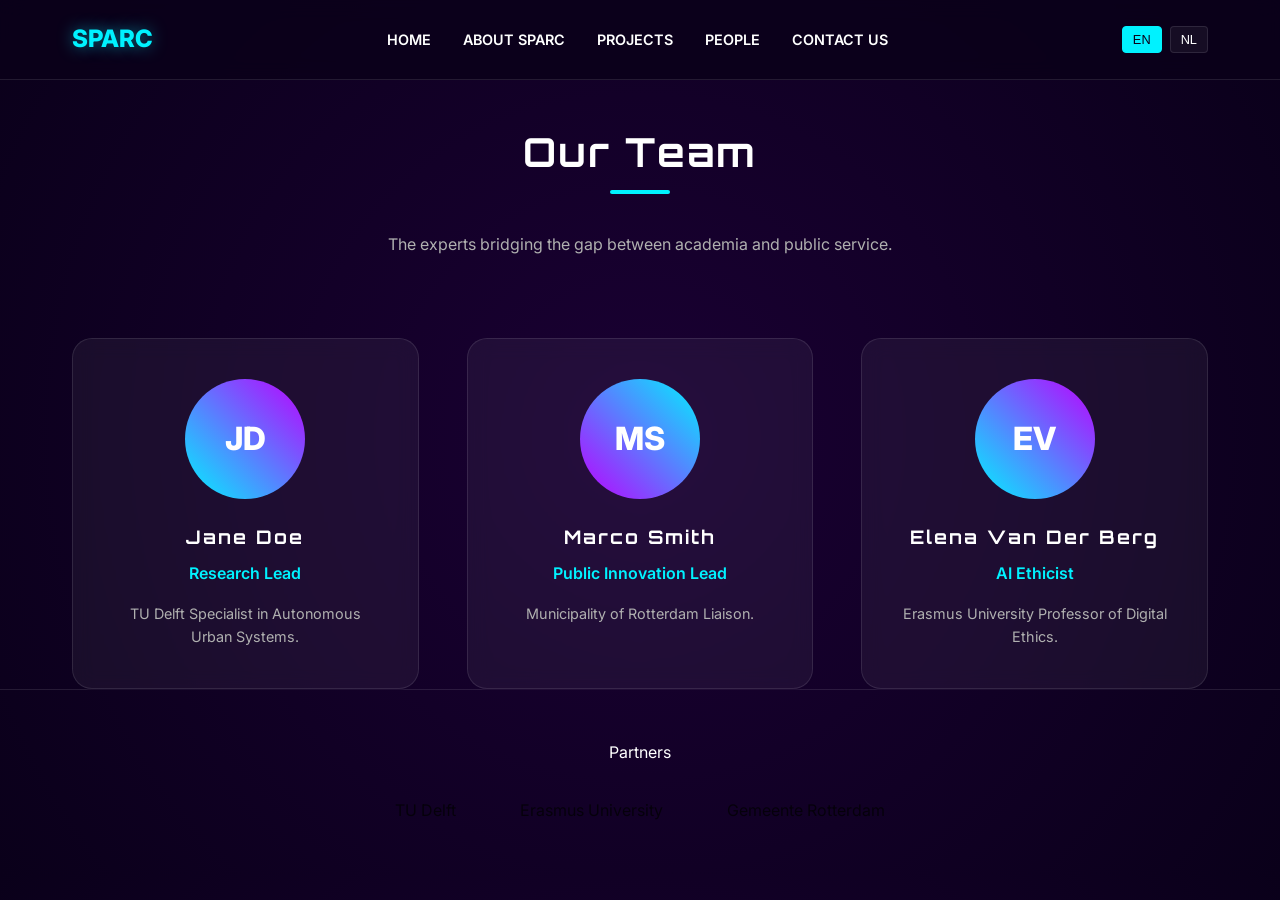
==== people.html @ aa4c8516 "Initial version" ====
<!DOCTYPE html>
<html lang="en">

<head>
    <meta charset="UTF-8">
    <meta name="viewport" content="width=device-width, initial-scale=1.0">
    <title>People | SPARC</title>
    <link rel="stylesheet" href="style.css">
</head>

<body>
    <nav>
        <div class="container">
            <a href="index.html" class="logo">SPARC</a>
            <ul class="nav-links">
                <li><a href="index.html" data-key="nav_home">Home</a></li>
                <li><a href="index.html#about" data-key="nav_about">About SPARC</a></li>
                <li><a href="projects.html" data-key="nav_projects">Projects</a></li>
                <li><a href="people.html" data-key="nav_people">People</a></li>
                <li><a href="index.html#contact" data-key="nav_contact">Contact Us</a></li>
            </ul>
            <div class="lang-switch">
                <button class="lang-btn active" data-lang="en" onclick="switchLang('en')">EN</button>
                <button class="lang-btn" data-lang="nl" onclick="switchLang('nl')">NL</button>
            </div>
        </div>
    </nav>

    <main style="padding-top: 120px;">
        <section class="container">
            <h2 class="section-title" data-key="people_title">Our Team</h2>
            <p style="text-align: center; color: var(--text-gray); margin-bottom: 3rem;">The experts bridging the gap
                between academia and public service.</p>

            <div style="display: grid; grid-template-columns: repeat(auto-fit, minmax(280px, 1fr)); gap: 3rem;">
                <!-- Team Members -->
                <div class="glass-card" style="text-align: center; padding: 2.5rem;">
                    <div
                        style="width: 120px; height: 120px; background: linear-gradient(45deg, var(--primary-cyan), var(--primary-purple)); border-radius: 50%; margin: 0 auto 1.5rem; display: flex; align-items: center; justify-content: center; font-size: 2rem; font-weight: 800;">
                        JD</div>
                    <h3 style="margin-bottom: 0.5rem;">Jane Doe</h3>
                    <p style="color: var(--primary-cyan); font-weight: 600; margin-bottom: 1rem;">Research Lead</p>
                    <p style="font-size: 0.9rem; color: var(--text-gray);">TU Delft Specialist in Autonomous Urban
                        Systems.</p>
                </div>

                <div class="glass-card" style="text-align: center; padding: 2.5rem;">
                    <div
                        style="width: 120px; height: 120px; background: linear-gradient(45deg, var(--primary-purple), var(--primary-cyan)); border-radius: 50%; margin: 0 auto 1.5rem; display: flex; align-items: center; justify-content: center; font-size: 2rem; font-weight: 800;">
                        MS</div>
                    <h3 style="margin-bottom: 0.5rem;">Marco Smith</h3>
                    <p style="color: var(--primary-cyan); font-weight: 600; margin-bottom: 1rem;">Public Innovation Lead
                    </p>
                    <p style="font-size: 0.9rem; color: var(--text-gray);">Municipality of Rotterdam Liaison.</p>
                </div>

                <div class="glass-card" style="text-align: center; padding: 2.5rem;">
                    <div
                        style="width: 120px; height: 120px; background: linear-gradient(45deg, var(--primary-cyan), var(--primary-purple)); border-radius: 50%; margin: 0 auto 1.5rem; display: flex; align-items: center; justify-content: center; font-size: 2rem; font-weight: 800;">
                        EV</div>
                    <h3 style="margin-bottom: 0.5rem;">Elena Van Der Berg</h3>
                    <p style="color: var(--primary-cyan); font-weight: 600; margin-bottom: 1rem;">AI Ethicist</p>
                    <p style="font-size: 0.9rem; color: var(--text-gray);">Erasmus University Professor of Digital
                        Ethics.</p>
                </div>
            </div>
        </section>
    </main>

    <footer>
        <div class="container text-center">
            <p data-key="footer_partners">Partners</p>
            <div class="partner-logos">
                <span>TU Delft</span>
                <span>Erasmus University</span>
                <span>Gemeente Rotterdam</span>
            </div>
        </div>
    </footer>

    <script src="script.js"></script>
</body>

</html>
---- style.css ----
@import url('https://fonts.googleapis.com/css2?family=Inter:wght@300;400;600;800&family=Orbitron:wght@400;700&display=swap');

:root {
    --primary-cyan: #00f2ff;
    --primary-purple: #bc00ff;
    --bg-dark: #0a001a;
    --bg-darker: #05000d;
    --text-white: #ffffff;
    --text-gray: #b0b0b0;
    --glass-bg: rgba(255, 255, 255, 0.05);
    --glass-border: rgba(255, 255, 255, 0.1);
    --glow-cyan: 0 0 15px rgba(0, 242, 255, 0.5);
    --glow-purple: 0 0 15px rgba(188, 0, 255, 0.5);
    --transition: all 0.3s cubic-bezier(0.4, 0, 0.2, 1);
}

* {
    margin: 0;
    padding: 0;
    box-sizing: border-box;
}

body {
    font-family: 'Inter', sans-serif;
    background-color: var(--bg-dark);
    color: var(--text-white);
    line-height: 1.6;
    overflow-x: hidden;
    background: radial-gradient(circle at 50% 50%, #1a0033 0%, var(--bg-dark) 100%);
}

h1,
h2,
h3 {
    font-family: 'Orbitron', sans-serif;
    letter-spacing: 2px;
}

/* --- Layout --- */
.container {
    max-width: 1200px;
    margin: 0 auto;
    padding: 0 2rem;
}

section {
    padding: 100px 0;
}

/* --- Navigation --- */
nav {
    position: fixed;
    top: 0;
    width: 100%;
    z-index: 1000;
    background: rgba(10, 0, 26, 0.8);
    backdrop-filter: blur(10px);
    border-bottom: 1px solid var(--glass-border);
    height: 80px;
    display: flex;
    align-items: center;
}

nav .container {
    display: flex;
    justify-content: space-between;
    align-items: center;
    width: 100%;
}

.logo {
    font-size: 1.5rem;
    font-weight: 800;
    color: var(--primary-cyan);
    text-decoration: none;
    text-shadow: var(--glow-cyan);
}

.nav-links {
    display: flex;
    gap: 2rem;
    list-style: none;
}

.nav-links a {
    text-decoration: none;
    color: var(--text-white);
    font-size: 0.9rem;
    font-weight: 600;
    text-transform: uppercase;
    transition: var(--transition);
}

.nav-links a:hover {
    color: var(--primary-cyan);
    text-shadow: var(--glow-cyan);
}

.lang-switch {
    display: flex;
    gap: 0.5rem;
}

.lang-btn {
    background: var(--glass-bg);
    border: 1px solid var(--glass-border);
    color: var(--text-white);
    padding: 5px 10px;
    cursor: pointer;
    border-radius: 4px;
    font-size: 0.8rem;
    transition: var(--transition);
}

.lang-btn.active {
    background: var(--primary-cyan);
    color: var(--bg-dark);
    border-color: var(--primary-cyan);
}

/* --- Hero --- */
.hero {
    height: 100vh;
    display: flex;
    align-items: center;
    justify-content: center;
    text-align: center;
    position: relative;
    overflow: hidden;
}

.hero-bg {
    position: absolute;
    top: 0;
    left: 0;
    width: 100%;
    height: 100%;
    background: url('/Users/fgarridovalenz/.gemini/antigravity/brain/bed63259-4821-4f34-b5d7-c8e32b743fea/rotterdam_cyber_skyline_1770727489225.png') no-repeat center center/cover;
    opacity: 0.2;
    z-index: -1;
}

.hero-content h1 {
    font-size: 6rem;
    margin-bottom: 1rem;
    background: linear-gradient(90deg, var(--primary-cyan), var(--primary-purple));
    -webkit-background-clip: text;
    background-clip: text;
    -webkit-text-fill-color: transparent;
    filter: drop-shadow(0 0 30px rgba(0, 242, 255, 0.3));
}

.hero-content p {
    font-size: 1.25rem;
    color: var(--text-gray);
    max-width: 600px;
    margin: 0 auto;
}

/* --- Cards / Glassmorphism --- */
.glass-card {
    background: var(--glass-bg);
    border: 1px solid var(--glass-border);
    backdrop-filter: blur(10px);
    border-radius: 20px;
    padding: 3rem;
    margin-top: 2rem;
    transition: var(--transition);
}

.glass-card:hover {
    border-color: var(--primary-cyan);
    box-shadow: 0 0 30px rgba(0, 242, 255, 0.1);
}

.section-title {
    font-size: 2.5rem;
    margin-bottom: 3rem;
    text-align: center;
    position: relative;
}

.section-title::after {
    content: '';
    position: absolute;
    bottom: -10px;
    left: 50%;
    transform: translateX(-50%);
    width: 60px;
    height: 4px;
    background: var(--primary-cyan);
    border-radius: 2px;
}

/* --- Footer --- */
footer {
    padding: 50px 0;
    border-top: 1px solid var(--glass-border);
    text-align: center;
}

.partner-logos {
    display: flex;
    justify-content: center;
    gap: 4rem;
    margin-top: 2rem;
    opacity: 0.7;
    filter: grayscale(1) invert(1);
}

.partner-logos img {
    height: 40px;
}

/* --- Responsive --- */
@media (max-width: 768px) {
    .nav-links {
        display: none;
    }

    .hero-content h1 {
        font-size: 3rem;
    }
}
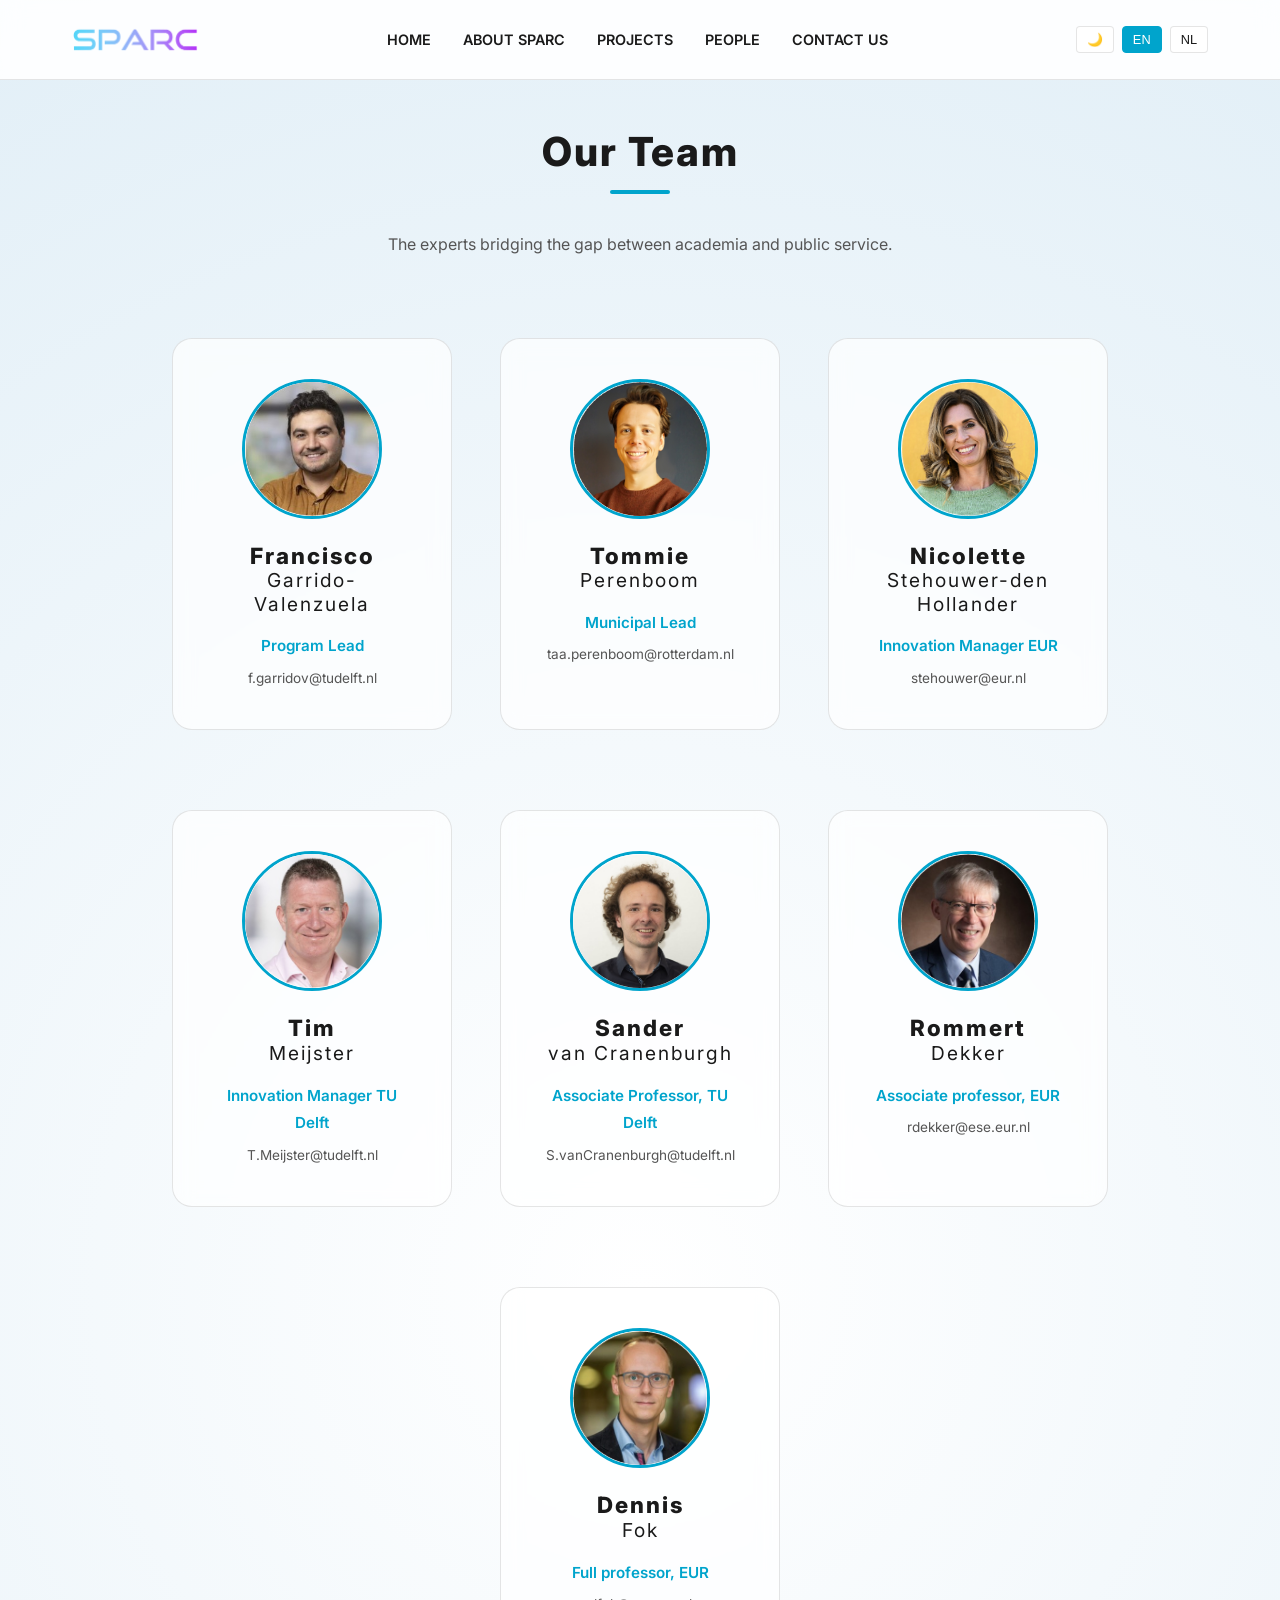
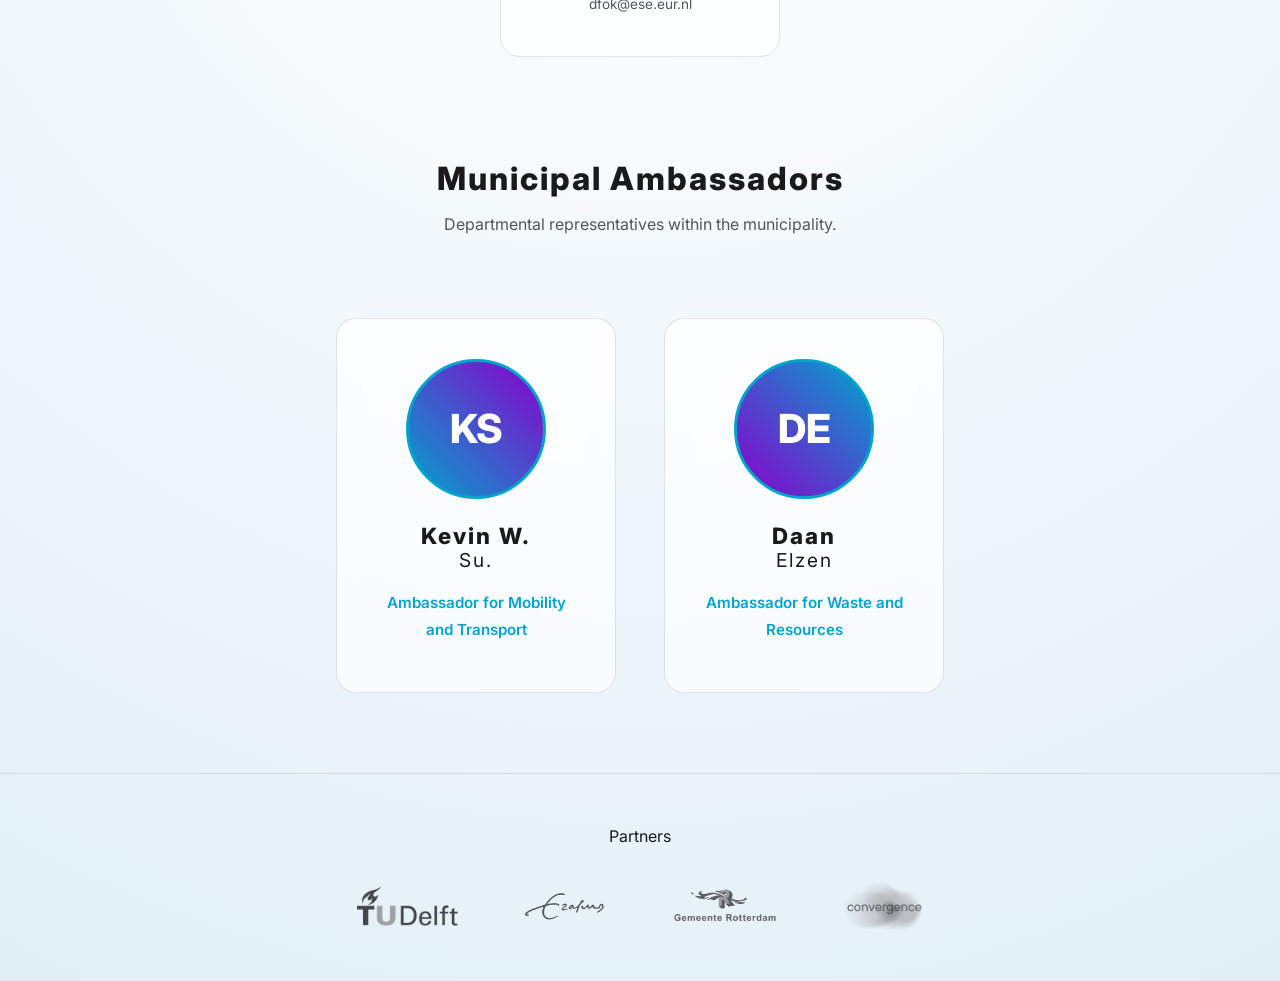
==== commit bb477150: "Major redesign: new branding, people page, data-driven projects, bilingual support - New SPARC logo " ====
--- a/people.html
+++ b/people.html
@@ -11,7 +11,7 @@
 <body>
     <nav>
         <div class="container">
-            <a href="index.html" class="logo">SPARC</a>
+            <a href="index.html" class="logo"><img src="source/logos/sparc-logo.png" alt="SPARC"></a>
             <ul class="nav-links">
                 <li><a href="index.html" data-key="nav_home">Home</a></li>
                 <li><a href="index.html#about" data-key="nav_about">About SPARC</a></li>
@@ -20,50 +20,90 @@
                 <li><a href="index.html#contact" data-key="nav_contact">Contact Us</a></li>
             </ul>
             <div class="lang-switch">
+                <button id="theme-toggle" aria-label="Toggle Theme">🌙</button>
                 <button class="lang-btn active" data-lang="en" onclick="switchLang('en')">EN</button>
                 <button class="lang-btn" data-lang="nl" onclick="switchLang('nl')">NL</button>
             </div>
         </div>
     </nav>
 
-    <main style="padding-top: 120px;">
+    <main style="padding-top: 120px; padding-bottom: 80px;">
         <section class="container">
             <h2 class="section-title" data-key="people_title">Our Team</h2>
-            <p style="text-align: center; color: var(--text-gray); margin-bottom: 3rem;">The experts bridging the gap
-                between academia and public service.</p>
+            <p style="text-align: center; color: var(--text-gray); margin-bottom: 3rem;" data-key="people_subtitle">The experts bridging the gap between academia and public service.</p>
 
-            <div style="display: grid; grid-template-columns: repeat(auto-fit, minmax(280px, 1fr)); gap: 3rem;">
-                <!-- Team Members -->
-                <div class="glass-card" style="text-align: center; padding: 2.5rem;">
-                    <div
-                        style="width: 120px; height: 120px; background: linear-gradient(45deg, var(--primary-cyan), var(--primary-purple)); border-radius: 50%; margin: 0 auto 1.5rem; display: flex; align-items: center; justify-content: center; font-size: 2rem; font-weight: 800;">
-                        JD</div>
-                    <h3 style="margin-bottom: 0.5rem;">Jane Doe</h3>
-                    <p style="color: var(--primary-cyan); font-weight: 600; margin-bottom: 1rem;">Research Lead</p>
-                    <p style="font-size: 0.9rem; color: var(--text-gray);">TU Delft Specialist in Autonomous Urban
-                        Systems.</p>
+            <div style="display: flex; flex-wrap: wrap; justify-content: center; gap: 3rem;">
+                <div class="glass-card" style="width: 280px; text-align: center; padding: 2.5rem; display: flex; flex-direction: column; align-items: center;">
+                    <img src="source/people/Francisco.jpg" alt="Francisco Garrido-Valenzuela" style="width: 140px; height: 140px; border-radius: 50%; object-fit: cover; margin-bottom: 1.5rem; border: 3px solid var(--primary-cyan); background-color: white;">
+                    <h3 style="margin-bottom: 0.5rem; line-height: 1.2;"><span style="font-weight: 800; font-size: 1.4rem;">Francisco</span><br><span style="font-weight: 400; font-size: 1.2rem;">Garrido-Valenzuela</span></h3>
+                    <p style="color: var(--primary-cyan); font-weight: 600; margin-bottom: 0.5rem; margin-top: 0.5rem; font-size: 0.95rem;">Program Lead</p>
+                    <a href="mailto:f.garridov@tudelft.nl" style="font-size: 0.85rem; color: var(--text-gray); text-decoration: none;">f.garridov@tudelft.nl</a>
                 </div>
-
-                <div class="glass-card" style="text-align: center; padding: 2.5rem;">
-                    <div
-                        style="width: 120px; height: 120px; background: linear-gradient(45deg, var(--primary-purple), var(--primary-cyan)); border-radius: 50%; margin: 0 auto 1.5rem; display: flex; align-items: center; justify-content: center; font-size: 2rem; font-weight: 800;">
-                        MS</div>
-                    <h3 style="margin-bottom: 0.5rem;">Marco Smith</h3>
-                    <p style="color: var(--primary-cyan); font-weight: 600; margin-bottom: 1rem;">Public Innovation Lead
-                    </p>
-                    <p style="font-size: 0.9rem; color: var(--text-gray);">Municipality of Rotterdam Liaison.</p>
+                <div class="glass-card" style="width: 280px; text-align: center; padding: 2.5rem; display: flex; flex-direction: column; align-items: center;">
+                    <img src="source/people/Tommie.png" alt="Tommie Perenboom" style="width: 140px; height: 140px; border-radius: 50%; object-fit: cover; margin-bottom: 1.5rem; border: 3px solid var(--primary-cyan); background-color: white;">
+                    <h3 style="margin-bottom: 0.5rem; line-height: 1.2;"><span style="font-weight: 800; font-size: 1.4rem;">Tommie</span><br><span style="font-weight: 400; font-size: 1.2rem;">Perenboom</span></h3>
+                    <p style="color: var(--primary-cyan); font-weight: 600; margin-bottom: 0.5rem; margin-top: 0.5rem; font-size: 0.95rem;">Municipal Lead</p>
+                    <a href="mailto:taa.perenboom@rotterdam.nl" style="font-size: 0.85rem; color: var(--text-gray); text-decoration: none;">taa.perenboom@rotterdam.nl</a>
                 </div>
-
-                <div class="glass-card" style="text-align: center; padding: 2.5rem;">
-                    <div
-                        style="width: 120px; height: 120px; background: linear-gradient(45deg, var(--primary-cyan), var(--primary-purple)); border-radius: 50%; margin: 0 auto 1.5rem; display: flex; align-items: center; justify-content: center; font-size: 2rem; font-weight: 800;">
-                        EV</div>
-                    <h3 style="margin-bottom: 0.5rem;">Elena Van Der Berg</h3>
-                    <p style="color: var(--primary-cyan); font-weight: 600; margin-bottom: 1rem;">AI Ethicist</p>
-                    <p style="font-size: 0.9rem; color: var(--text-gray);">Erasmus University Professor of Digital
-                        Ethics.</p>
+                <div class="glass-card" style="width: 280px; text-align: center; padding: 2.5rem; display: flex; flex-direction: column; align-items: center;">
+                    <img src="source/people/Nicolette.png" alt="Nicolette Stehouwer-den Hollander" style="width: 140px; height: 140px; border-radius: 50%; object-fit: cover; margin-bottom: 1.5rem; border: 3px solid var(--primary-cyan); background-color: white;">
+                    <h3 style="margin-bottom: 0.5rem; line-height: 1.2;"><span style="font-weight: 800; font-size: 1.4rem;">Nicolette</span><br><span style="font-weight: 400; font-size: 1.2rem;">Stehouwer-den Hollander</span></h3>
+                    <p style="color: var(--primary-cyan); font-weight: 600; margin-bottom: 0.5rem; margin-top: 0.5rem; font-size: 0.95rem;">Innovation Manager EUR</p>
+                    <a href="mailto:stehouwer@eur.nl" style="font-size: 0.85rem; color: var(--text-gray); text-decoration: none;">stehouwer@eur.nl</a>
+                </div>
+                <div class="glass-card" style="width: 280px; text-align: center; padding: 2.5rem; display: flex; flex-direction: column; align-items: center;">
+                    <img src="source/people/Tim.jpg" alt="Tim Meijster" style="width: 140px; height: 140px; border-radius: 50%; object-fit: cover; margin-bottom: 1.5rem; border: 3px solid var(--primary-cyan); background-color: white;">
+                    <h3 style="margin-bottom: 0.5rem; line-height: 1.2;"><span style="font-weight: 800; font-size: 1.4rem;">Tim</span><br><span style="font-weight: 400; font-size: 1.2rem;">Meijster</span></h3>
+                    <p style="color: var(--primary-cyan); font-weight: 600; margin-bottom: 0.5rem; margin-top: 0.5rem; font-size: 0.95rem;">Innovation Manager TU Delft</p>
+                    <a href="mailto:T.Meijster@tudelft.nl" style="font-size: 0.85rem; color: var(--text-gray); text-decoration: none;">T.Meijster@tudelft.nl</a>
+                </div>
+                <div class="glass-card" style="width: 280px; text-align: center; padding: 2.5rem; display: flex; flex-direction: column; align-items: center;">
+                    <img src="source/people/Sander.jpg" alt="Sander van Cranenburgh" style="width: 140px; height: 140px; border-radius: 50%; object-fit: cover; margin-bottom: 1.5rem; border: 3px solid var(--primary-cyan); background-color: white;">
+                    <h3 style="margin-bottom: 0.5rem; line-height: 1.2;"><span style="font-weight: 800; font-size: 1.4rem;">Sander</span><br><span style="font-weight: 400; font-size: 1.2rem;">van Cranenburgh</span></h3>
+                    <p style="color: var(--primary-cyan); font-weight: 600; margin-bottom: 0.5rem; margin-top: 0.5rem; font-size: 0.95rem;">Associate Professor, TU Delft</p>
+                    <a href="mailto:S.vanCranenburgh@tudelft.nl" style="font-size: 0.85rem; color: var(--text-gray); text-decoration: none;">S.vanCranenburgh@tudelft.nl</a>
+                </div>
+                <div class="glass-card" style="width: 280px; text-align: center; padding: 2.5rem; display: flex; flex-direction: column; align-items: center;">
+                    <img src="source/people/Rommert.jpg" alt="Rommert Dekker" style="width: 140px; height: 140px; border-radius: 50%; object-fit: cover; margin-bottom: 1.5rem; border: 3px solid var(--primary-cyan); background-color: white;">
+                    <h3 style="margin-bottom: 0.5rem; line-height: 1.2;"><span style="font-weight: 800; font-size: 1.4rem;">Rommert</span><br><span style="font-weight: 400; font-size: 1.2rem;">Dekker</span></h3>
+                    <p style="color: var(--primary-cyan); font-weight: 600; margin-bottom: 0.5rem; margin-top: 0.5rem; font-size: 0.95rem;">Associate professor, EUR</p>
+                    <a href="mailto:rdekker@ese.eur.nl" style="font-size: 0.85rem; color: var(--text-gray); text-decoration: none;">rdekker@ese.eur.nl</a>
+                </div>
+                <div class="glass-card" style="width: 280px; text-align: center; padding: 2.5rem; display: flex; flex-direction: column; align-items: center;">
+                    <img src="source/people/Dennis.jpg" alt="Dennis Fok" style="width: 140px; height: 140px; border-radius: 50%; object-fit: cover; margin-bottom: 1.5rem; border: 3px solid var(--primary-cyan); background-color: white;">
+                    <h3 style="margin-bottom: 0.5rem; line-height: 1.2;"><span style="font-weight: 800; font-size: 1.4rem;">Dennis</span><br><span style="font-weight: 400; font-size: 1.2rem;">Fok</span></h3>
+                    <p style="color: var(--primary-cyan); font-weight: 600; margin-bottom: 0.5rem; margin-top: 0.5rem; font-size: 0.95rem;">Full professor, EUR</p>
+                    <a href="mailto:dfok@ese.eur.nl" style="font-size: 0.85rem; color: var(--text-gray); text-decoration: none;">dfok@ese.eur.nl</a>
                 </div>
             </div>
+        
+        <div style="margin-top: 6rem; margin-bottom: 3rem; text-align: center;">
+            <h3 style="font-family: 'Inter', sans-serif; font-size: 2rem; color: var(--text-main);"><span data-key="ambassadors_title">Municipal Ambassadors</span></h3>
+            <p style="color: var(--text-gray); margin-top: 0.5rem;"><span data-key="ambassadors_subtitle">Departmental representatives within the municipality.</span></p>
+        </div>
+
+        <div style="display: flex; flex-wrap: wrap; justify-content: center; gap: 3rem;">
+            <!-- Kevin -->
+            <div class="glass-card" style="width: 280px; text-align: center; padding: 2.5rem; display: flex; flex-direction: column; align-items: center;">
+                <div style="width: 140px; height: 140px; border-radius: 50%; margin-bottom: 1.5rem; border: 3px solid var(--primary-cyan); background: linear-gradient(45deg, var(--primary-cyan), var(--primary-purple)); display: flex; align-items: center; justify-content: center; font-size: 2.5rem; font-weight: 800; color: white;">KS</div>
+                <h3 style="margin-bottom: 0.5rem; line-height: 1.2;">
+                    <span style="font-weight: 800; font-size: 1.4rem;">Kevin W.</span><br>
+                    <span style="font-weight: 400; font-size: 1.2rem;">Su.</span>
+                </h3>
+                <p style="color: var(--primary-cyan); font-weight: 600; margin-bottom: 0.5rem; margin-top: 0.5rem; font-size: 0.95rem;">Ambassador for Mobility and Transport</p>
+            </div>
+            
+            <!-- Daan -->
+            <div class="glass-card" style="width: 280px; text-align: center; padding: 2.5rem; display: flex; flex-direction: column; align-items: center;">
+                <div style="width: 140px; height: 140px; border-radius: 50%; margin-bottom: 1.5rem; border: 3px solid var(--primary-cyan); background: linear-gradient(45deg, var(--primary-purple), var(--primary-cyan)); display: flex; align-items: center; justify-content: center; font-size: 2.5rem; font-weight: 800; color: white;">DE</div>
+                <h3 style="margin-bottom: 0.5rem; line-height: 1.2;">
+                    <span style="font-weight: 800; font-size: 1.4rem;">Daan</span><br>
+                    <span style="font-weight: 400; font-size: 1.2rem;">Elzen</span>
+                </h3>
+                <p style="color: var(--primary-cyan); font-weight: 600; margin-bottom: 0.5rem; margin-top: 0.5rem; font-size: 0.95rem;">Ambassador for Waste and Resources</p>
+            </div>
+        </div>
+
         </section>
     </main>
 
@@ -71,9 +111,10 @@
         <div class="container text-center">
             <p data-key="footer_partners">Partners</p>
             <div class="partner-logos">
-                <span>TU Delft</span>
-                <span>Erasmus University</span>
-                <span>Gemeente Rotterdam</span>
+                <img src="source/logos/tudelft-logo.png" alt="TU Delft">
+                <img src="source/logos/erasmus-logo.png" alt="Erasmus University">
+                <img src="source/logos/rotterdam-logo.png" alt="Gemeente Rotterdam">
+                <img src="source/logos/convergence-logo.png" alt="Convergence" style="height: 50px;">
             </div>
         </div>
     </footer>
--- a/style.css
+++ b/style.css
@@ -1,17 +1,38 @@
 @import url('https://fonts.googleapis.com/css2?family=Inter:wght@300;400;600;800&family=Orbitron:wght@400;700&display=swap');
 
 :root {
+    /* Light Theme (Default) */
+    --primary-cyan: #00a4cc;
+    --primary-purple: #8a00cc;
+    --bg-color: #f4f9fc;
+    --bg-gradient: radial-gradient(circle at 50% 50%, #ffffff 0%, #e2eff7 100%);
+    --text-main: #1a1a1a;
+    --text-gray: #555555;
+    --glass-bg: rgba(255, 255, 255, 0.7);
+    --glass-border: rgba(0, 0, 0, 0.1);
+    --nav-bg: rgba(255, 255, 255, 0.9);
+    --glow-cyan: 0 0 15px rgba(0, 179, 204, 0.2);
+    --glow-purple: 0 0 15px rgba(153, 0, 204, 0.2);
+    --filter-invert: 0;
+    --hero-bg-opacity: 0.2;
+    --transition: all 0.3s cubic-bezier(0.4, 0, 0.2, 1);
+}
+
+[data-theme="dark"] {
+    /* Dark Theme */
     --primary-cyan: #00f2ff;
     --primary-purple: #bc00ff;
-    --bg-dark: #0a001a;
-    --bg-darker: #05000d;
-    --text-white: #ffffff;
+    --bg-color: #0a001a;
+    --bg-gradient: radial-gradient(circle at 50% 50%, #1a0033 0%, #0a001a 100%);
+    --text-main: #ffffff;
     --text-gray: #b0b0b0;
     --glass-bg: rgba(255, 255, 255, 0.05);
     --glass-border: rgba(255, 255, 255, 0.1);
+    --nav-bg: rgba(10, 0, 26, 0.8);
     --glow-cyan: 0 0 15px rgba(0, 242, 255, 0.5);
     --glow-purple: 0 0 15px rgba(188, 0, 255, 0.5);
-    --transition: all 0.3s cubic-bezier(0.4, 0, 0.2, 1);
+    --filter-invert: 1;
+    --hero-bg-opacity: 0.3;
 }
 
 * {
@@ -22,17 +43,19 @@
 
 body {
     font-family: 'Inter', sans-serif;
-    background-color: var(--bg-dark);
-    color: var(--text-white);
+    background-color: var(--bg-color);
+    color: var(--text-main);
     line-height: 1.6;
     overflow-x: hidden;
-    background: radial-gradient(circle at 50% 50%, #1a0033 0%, var(--bg-dark) 100%);
+    background: var(--bg-gradient);
+    transition: var(--transition);
 }
 
 h1,
 h2,
 h3 {
-    font-family: 'Orbitron', sans-serif;
+    font-family: 'Inter', sans-serif;
+    font-weight: 800;
     letter-spacing: 2px;
 }
 
@@ -53,12 +76,13 @@
     top: 0;
     width: 100%;
     z-index: 1000;
-    background: rgba(10, 0, 26, 0.8);
+    background: var(--nav-bg);
     backdrop-filter: blur(10px);
     border-bottom: 1px solid var(--glass-border);
     height: 80px;
     display: flex;
     align-items: center;
+    transition: var(--transition);
 }
 
 nav .container {
@@ -69,11 +93,14 @@
 }
 
 .logo {
-    font-size: 1.5rem;
-    font-weight: 800;
-    color: var(--primary-cyan);
+    display: flex;
+    align-items: center;
     text-decoration: none;
-    text-shadow: var(--glow-cyan);
+}
+
+.logo img {
+    height: 28px;
+    width: auto;
 }
 
 .nav-links {
@@ -84,7 +111,7 @@
 
 .nav-links a {
     text-decoration: none;
-    color: var(--text-white);
+    color: var(--text-main);
     font-size: 0.9rem;
     font-weight: 600;
     text-transform: uppercase;
@@ -99,22 +126,26 @@
 .lang-switch {
     display: flex;
     gap: 0.5rem;
-}
-
-.lang-btn {
+    align-items: center;
+}
+
+.lang-btn, #theme-toggle {
     background: var(--glass-bg);
     border: 1px solid var(--glass-border);
-    color: var(--text-white);
+    color: var(--text-main);
     padding: 5px 10px;
     cursor: pointer;
     border-radius: 4px;
     font-size: 0.8rem;
     transition: var(--transition);
+    display: flex;
+    align-items: center;
+    justify-content: center;
 }
 
 .lang-btn.active {
     background: var(--primary-cyan);
-    color: var(--bg-dark);
+    color: #fff;
     border-color: var(--primary-cyan);
 }
 
@@ -135,9 +166,10 @@
     left: 0;
     width: 100%;
     height: 100%;
-    background: url('/Users/fgarridovalenz/.gemini/antigravity/brain/bed63259-4821-4f34-b5d7-c8e32b743fea/rotterdam_cyber_skyline_1770727489225.png') no-repeat center center/cover;
-    opacity: 0.2;
+    background: url('rotterdam-skyline.png') no-repeat center center/cover;
+    opacity: var(--hero-bg-opacity);
     z-index: -1;
+    transition: var(--transition);
 }
 
 .hero-content h1 {
@@ -147,13 +179,16 @@
     -webkit-background-clip: text;
     background-clip: text;
     -webkit-text-fill-color: transparent;
-    filter: drop-shadow(0 0 30px rgba(0, 242, 255, 0.3));
+    filter: drop-shadow(0 0 30px rgba(0, 179, 204, 0.3));
 }
 
 .hero-content p {
-    font-size: 1.25rem;
+    font-size: 1.6rem;
     color: var(--text-gray);
-    max-width: 600px;
+    max-width: 800px;
+    font-weight: 300;
+    line-height: 1.4;
+    margin: 0 auto;
     margin: 0 auto;
 }
 
@@ -170,7 +205,7 @@
 
 .glass-card:hover {
     border-color: var(--primary-cyan);
-    box-shadow: 0 0 30px rgba(0, 242, 255, 0.1);
+    box-shadow: 0 0 30px rgba(0, 179, 204, 0.1);
 }
 
 .section-title {
@@ -178,6 +213,7 @@
     margin-bottom: 3rem;
     text-align: center;
     position: relative;
+    color: var(--text-main);
 }
 
 .section-title::after {
@@ -202,14 +238,24 @@
 .partner-logos {
     display: flex;
     justify-content: center;
+    align-items: center;
     gap: 4rem;
     margin-top: 2rem;
     opacity: 0.7;
-    filter: grayscale(1) invert(1);
+    filter: grayscale(1) invert(var(--filter-invert));
+    transition: var(--transition);
 }
 
 .partner-logos img {
     height: 40px;
+    object-fit: contain;
+}
+
+.partner-logos span {
+    font-size: 1.2rem;
+    font-weight: bold;
+    display: flex;
+    align-items: center;
 }
 
 /* --- Responsive --- */
@@ -221,4 +267,80 @@
     .hero-content h1 {
         font-size: 3rem;
     }
-}+}
+
+/* --- New Hero Logo --- */
+.hero-logo {
+    max-width: 80%;
+    width: 600px;
+    height: auto;
+    margin-bottom: 2rem;
+    filter: drop-shadow(0 0 20px rgba(255,255,255,0.2));
+}
+
+/* --- Layout Grid for Vision/Mission --- */
+.vision-mission-grid {
+    display: grid;
+    grid-template-columns: 1fr;
+    gap: 2rem;
+    margin-top: 4rem;
+}
+
+@media (min-width: 768px) {
+    .vision-mission-grid {
+        grid-template-columns: 1fr 1fr;
+    }
+    .vision-mission-grid > div {
+        margin-top: 0 !important;
+    }
+}
+
+.glass-card p {
+    font-size: 1.05rem;
+    line-height: 1.8;
+}
+
+/* New Project Row Layout */
+.project-row {
+    display: flex;
+    flex-direction: row;
+    border-radius: 20px;
+    overflow: hidden;
+    cursor: pointer;
+    transition: transform 0.3s ease, box-shadow 0.3s ease;
+    padding: 0 !important;
+    background: rgba(255, 255, 255, 0.03);
+    border: 1px solid var(--glass-border);
+    backdrop-filter: blur(10px);
+    -webkit-backdrop-filter: blur(10px);
+}
+.project-row:hover {
+    transform: translateY(-5px);
+    box-shadow: 0 15px 35px rgba(0,0,0,0.2);
+}
+.project-left {
+    flex: 1;
+    background-size: cover !important;
+    background-position: center !important;
+    padding: 2.5rem;
+    display: flex;
+    flex-direction: column;
+    justify-content: flex-start;
+    min-height: 280px;
+    position: relative;
+}
+.project-right {
+    flex: 1.5;
+    padding: 3rem 2.5rem;
+    display: flex;
+    flex-direction: column;
+    justify-content: center;
+}
+@media (max-width: 768px) {
+    .project-row {
+        flex-direction: column;
+    }
+    .project-left {
+        min-height: 200px;
+    }
+}
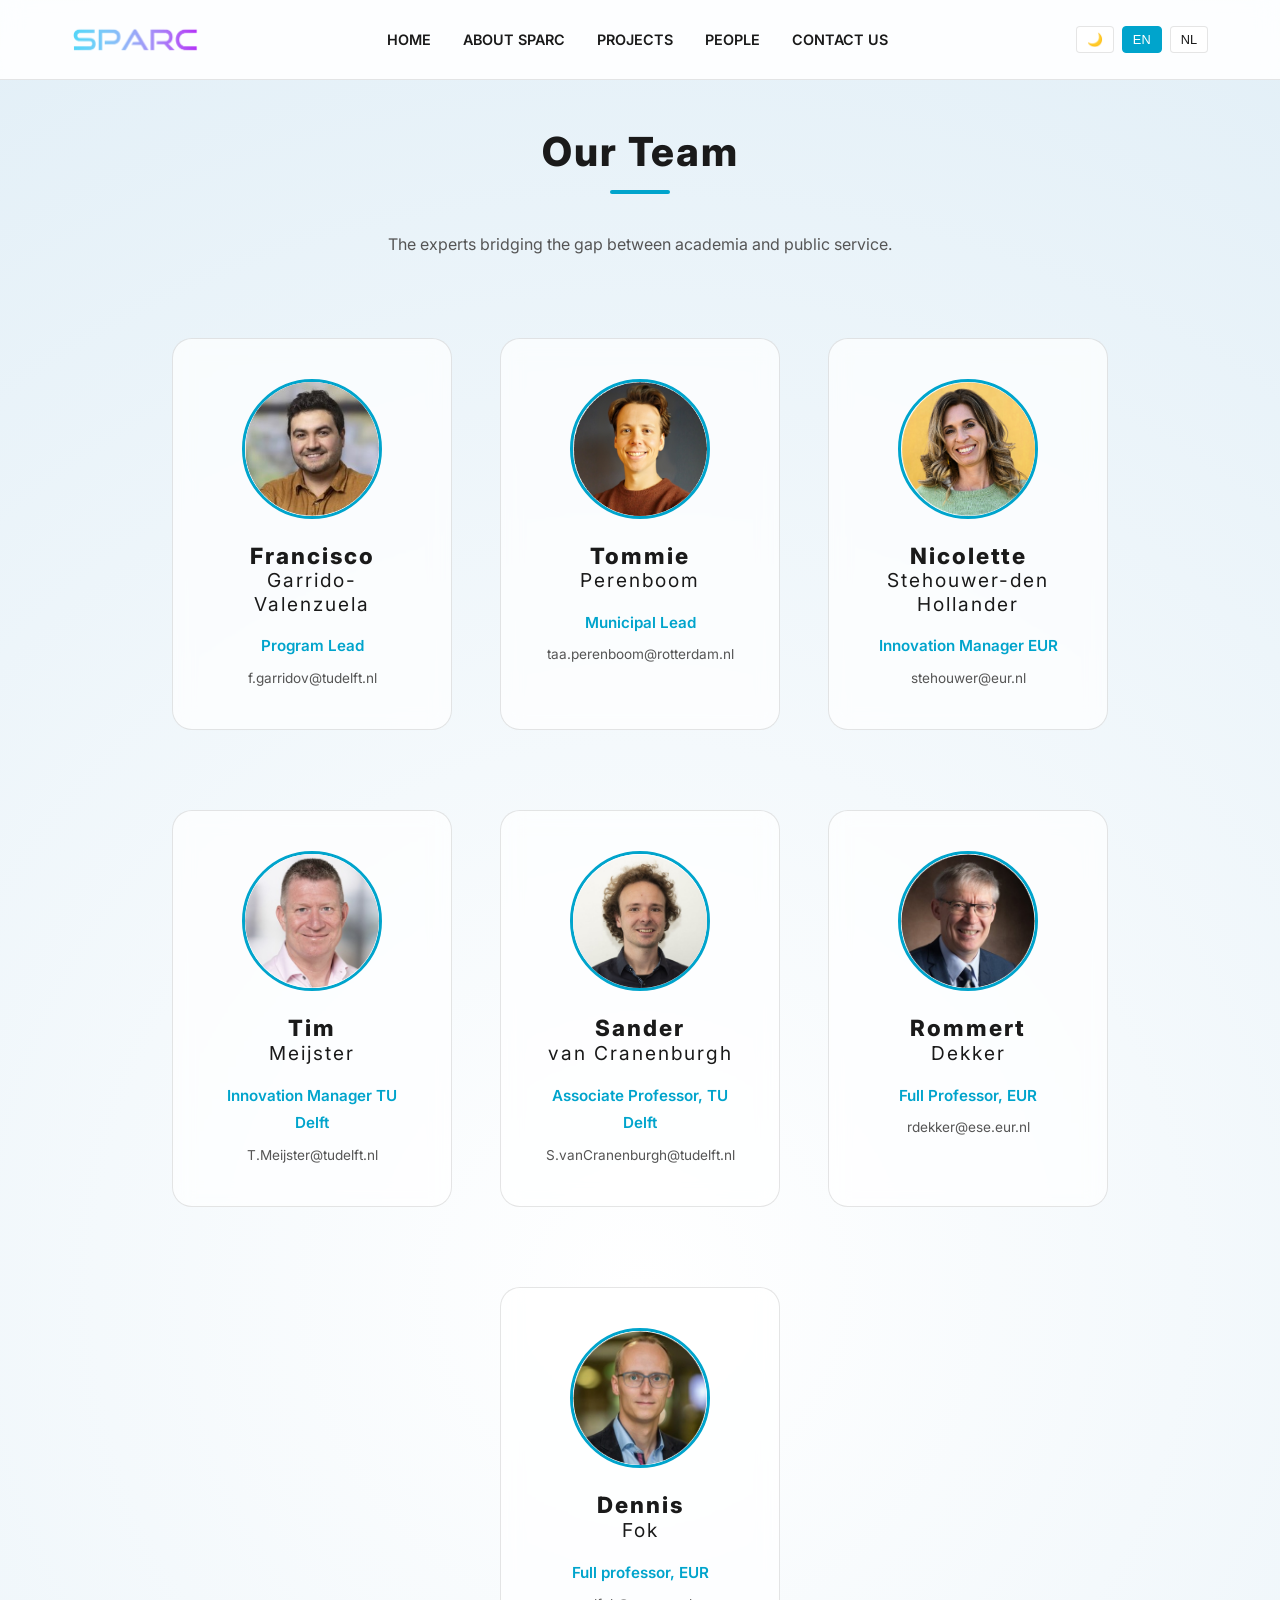
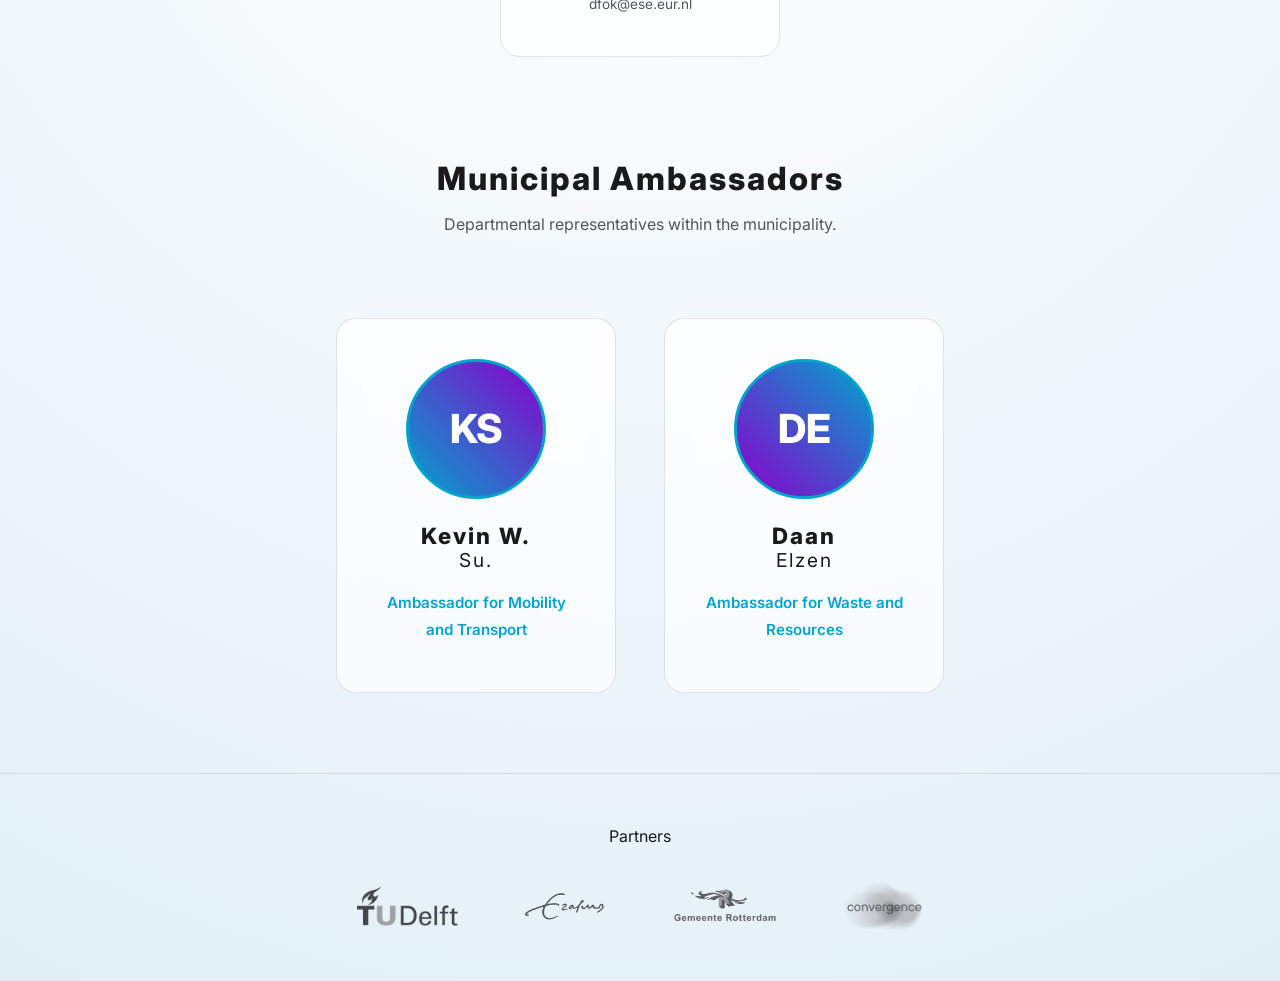
==== commit 0240035d: "Update Rommert Dekker's title to Full Professor" ====
--- a/people.html
+++ b/people.html
@@ -66,7 +66,7 @@
                 <div class="glass-card" style="width: 280px; text-align: center; padding: 2.5rem; display: flex; flex-direction: column; align-items: center;">
                     <img src="source/people/Rommert.jpg" alt="Rommert Dekker" style="width: 140px; height: 140px; border-radius: 50%; object-fit: cover; margin-bottom: 1.5rem; border: 3px solid var(--primary-cyan); background-color: white;">
                     <h3 style="margin-bottom: 0.5rem; line-height: 1.2;"><span style="font-weight: 800; font-size: 1.4rem;">Rommert</span><br><span style="font-weight: 400; font-size: 1.2rem;">Dekker</span></h3>
-                    <p style="color: var(--primary-cyan); font-weight: 600; margin-bottom: 0.5rem; margin-top: 0.5rem; font-size: 0.95rem;">Associate professor, EUR</p>
+                    <p style="color: var(--primary-cyan); font-weight: 600; margin-bottom: 0.5rem; margin-top: 0.5rem; font-size: 0.95rem;">Full Professor, EUR</p>
                     <a href="mailto:rdekker@ese.eur.nl" style="font-size: 0.85rem; color: var(--text-gray); text-decoration: none;">rdekker@ese.eur.nl</a>
                 </div>
                 <div class="glass-card" style="width: 280px; text-align: center; padding: 2.5rem; display: flex; flex-direction: column; align-items: center;">
--- a/style.css
+++ b/style.css
@@ -344,3 +344,85 @@
         min-height: 200px;
     }
 }
+
+/* Markdown Content Styling */
+.markdown-body {
+    font-family: 'Inter', sans-serif;
+    color: var(--text-color);
+    line-height: 1.8;
+    font-size: 1.1rem;
+    max-width: 800px;
+    margin: 0 auto;
+    padding: 2rem 0;
+}
+
+.markdown-body h3 {
+    font-size: 1.5rem;
+    font-weight: 700;
+    color: var(--primary-color);
+    margin-top: 2.5rem;
+    margin-bottom: 1rem;
+    padding-bottom: 0.5rem;
+    border-bottom: 2px solid var(--accent-color);
+    display: inline-block;
+}
+
+.markdown-body p {
+    margin-bottom: 1.5rem;
+}
+
+.markdown-body ul {
+    margin-bottom: 1.5rem;
+    padding-left: 1.5rem;
+}
+
+.markdown-body li {
+    margin-bottom: 0.5rem;
+}
+
+.markdown-body strong {
+    font-weight: 600;
+    color: var(--secondary-color);
+}
+
+
+/* Aggressive Markdown Content Styling */
+.markdown-body {
+    font-family: 'Inter', sans-serif !important;
+    color: var(--text-color) !important;
+    line-height: 1.8 !important;
+    font-size: 1.15rem !important;
+    max-width: 800px !important;
+    margin: 0 auto !important;
+    padding: 1rem 0 !important;
+}
+
+.markdown-body h3 {
+    font-size: 1.6rem !important;
+    font-weight: 700 !important;
+    color: var(--primary-cyan) !important;
+    margin-top: 3.5rem !important;
+    margin-bottom: 1.5rem !important;
+    padding-bottom: 0.5rem !important;
+    border-bottom: 2px solid var(--accent-color) !important;
+    display: inline-block !important;
+    width: 100% !important;
+}
+
+.markdown-body p {
+    margin-bottom: 2rem !important;
+}
+
+.markdown-body ul {
+    margin-bottom: 2.5rem !important;
+    padding-left: 2rem !important;
+}
+
+.markdown-body li {
+    margin-bottom: 0.8rem !important;
+}
+
+.markdown-body strong {
+    font-weight: 700 !important;
+    color: var(--primary-blue) !important;
+}
